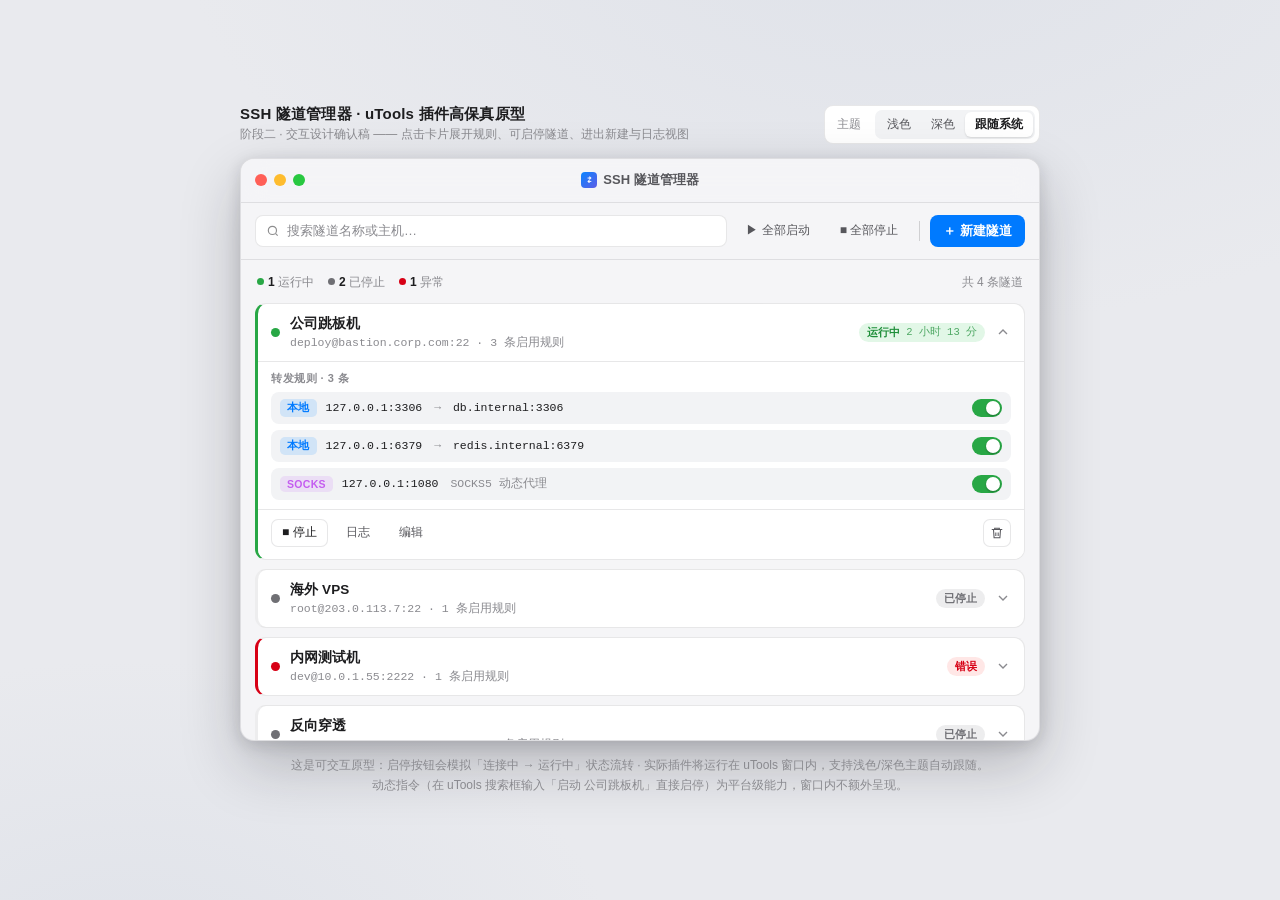
==== docs/ui-prototype.html @ ada3b78f "feat: uTools SSH 隧道管理器 v0.1.0 - 本地(-L)/反向(-R)/动态SOCKS(-D) 转发，一连接多规则、规则独立启停 - 密钥/密码/ssh-agent 三认证；密码加" ====
<!DOCTYPE html>
<html lang="zh-CN">
<head>
<meta charset="utf-8">
<meta name="viewport" content="width=device-width, initial-scale=1">
<title>SSH 隧道管理 · uTools 插件高保真原型</title>
<style>
  /* ============ 主题令牌 ============ */
  :root{
    --bg:#e9eaee;
    --bg-accent:#dfe2e9;
    --win-bg:#f5f5f7;
    --titlebar:rgba(245,245,247,.82);
    --surface:#ffffff;
    --surface-2:#f2f3f5;
    --surface-3:#e9eaed;
    --border:rgba(60,60,67,.12);
    --border-strong:rgba(60,60,67,.2);
    --text:#1d1d1f;
    --text-2:#57575c;
    --text-3:#8a8a8f;
    --accent:#007aff;
    --accent-press:#0064d1;
    --on-accent:#ffffff;
    --green:#28a745; --green-strong:#1f8f3a; --green-bg:rgba(52,199,89,.14);
    --amber:#b96b00; --amber-bg:rgba(255,159,10,.16);
    --red:#d70015;   --red-bg:rgba(255,59,48,.12);
    --grey:#6f6f74;  --grey-bg:rgba(142,142,147,.16);
    --shadow:0 24px 60px rgba(20,22,30,.24), 0 4px 16px rgba(20,22,30,.14);
    --mono:"SF Mono",SFMono-Regular,Menlo,Consolas,"Liberation Mono",monospace;
    --sans:-apple-system,BlinkMacSystemFont,"SF Pro Text","Segoe UI",Roboto,"PingFang SC","Hiragino Sans GB","Microsoft YaHei",sans-serif;
  }
  @media (prefers-color-scheme: dark){
    :root:not([data-theme="light"]){
      --bg:#111114;
      --bg-accent:#17171c;
      --win-bg:#1c1c1e;
      --titlebar:rgba(30,30,33,.82);
      --surface:#262629;
      --surface-2:#2e2e32;
      --surface-3:#3a3a3f;
      --border:rgba(255,255,255,.10);
      --border-strong:rgba(255,255,255,.2);
      --text:#f5f5f7;
      --text-2:#b4b4ba;
      --text-3:#84848a;
      --accent:#0a84ff;
      --accent-press:#3395ff;
      --on-accent:#ffffff;
      --green:#30d158; --green-strong:#30d158; --green-bg:rgba(48,209,88,.16);
      --amber:#ff9f0a; --amber-bg:rgba(255,159,10,.15);
      --red:#ff453a;   --red-bg:rgba(255,69,58,.16);
      --grey:#98989d;  --grey-bg:rgba(152,152,157,.16);
      --shadow:0 24px 60px rgba(0,0,0,.55), 0 4px 16px rgba(0,0,0,.4);
    }
  }
  :root[data-theme="dark"]{
    --bg:#111114;
    --bg-accent:#17171c;
    --win-bg:#1c1c1e;
    --titlebar:rgba(30,30,33,.82);
    --surface:#262629;
    --surface-2:#2e2e32;
    --surface-3:#3a3a3f;
    --border:rgba(255,255,255,.10);
    --border-strong:rgba(255,255,255,.2);
    --text:#f5f5f7;
    --text-2:#b4b4ba;
    --text-3:#84848a;
    --accent:#0a84ff;
    --accent-press:#3395ff;
    --on-accent:#ffffff;
    --green:#30d158; --green-strong:#30d158; --green-bg:rgba(48,209,88,.16);
    --amber:#ff9f0a; --amber-bg:rgba(255,159,10,.15);
    --red:#ff453a;   --red-bg:rgba(255,69,58,.16);
    --grey:#98989d;  --grey-bg:rgba(152,152,157,.16);
    --shadow:0 24px 60px rgba(0,0,0,.55), 0 4px 16px rgba(0,0,0,.4);
  }

  *{box-sizing:border-box;margin:0;padding:0}
  html,body{height:100%}
  body{
    font-family:var(--sans);
    background:
      radial-gradient(1200px 700px at 70% -10%, var(--bg-accent), transparent 60%),
      radial-gradient(900px 600px at 10% 110%, var(--bg-accent), transparent 55%),
      var(--bg);
    color:var(--text);
    -webkit-font-smoothing:antialiased;
    display:flex;align-items:center;justify-content:center;
    padding:32px 20px;min-height:100vh;
    transition:background .3s;
  }
  .stage{width:800px;max-width:100%;display:flex;flex-direction:column;gap:14px}

  /* ============ 原型顶部说明 ============ */
  .stage-head{display:flex;align-items:center;justify-content:space-between;gap:12px;flex-wrap:wrap}
  .stage-title{display:flex;flex-direction:column;gap:2px}
  .stage-title b{font-size:15px;font-weight:650;letter-spacing:.2px}
  .stage-title span{font-size:12px;color:var(--text-3)}
  .proto-controls{display:flex;align-items:center;gap:6px;background:var(--surface);
    border:1px solid var(--border);border-radius:9px;padding:4px}
  .proto-controls .lbl{font-size:12px;color:var(--text-3);padding:0 8px}
  .seg{display:flex;background:var(--surface-2);border-radius:7px;padding:2px}
  .seg button{border:0;background:transparent;color:var(--text-2);font-size:12px;
    padding:4px 10px;border-radius:6px;cursor:pointer;font-family:inherit}
  .seg button.on{background:var(--surface);color:var(--text);box-shadow:0 1px 2px rgba(0,0,0,.12);font-weight:600}

  /* ============ uTools 窗口 ============ */
  .utools-window{
    width:100%;background:var(--win-bg);
    border:1px solid var(--border);
    border-radius:14px;box-shadow:var(--shadow);overflow:hidden;
    display:flex;flex-direction:column;
  }
  .titlebar{
    height:44px;display:flex;align-items:center;gap:8px;padding:0 14px;
    background:var(--titlebar);backdrop-filter:blur(12px);
    border-bottom:1px solid var(--border);position:relative;flex:none;
  }
  .lights{display:flex;gap:7px}
  .lights i{width:12px;height:12px;border-radius:50%;display:block}
  .lights .r{background:#ff5f57}.lights .y{background:#febc2e}.lights .g{background:#28c840}
  .win-title{position:absolute;left:0;right:0;text-align:center;font-size:13px;
    font-weight:600;color:var(--text-2);pointer-events:none;display:flex;align-items:center;
    justify-content:center;gap:6px}
  .win-title .plg-icon{width:16px;height:16px;border-radius:4px;background:linear-gradient(135deg,#0a84ff,#5e5ce6);
    display:inline-flex;align-items:center;justify-content:center;color:#fff;font-size:9px;font-weight:700}

  /* ============ 工具栏 ============ */
  .toolbar{display:flex;align-items:center;gap:8px;padding:12px 14px;border-bottom:1px solid var(--border);flex:none}
  .search{flex:1;display:flex;align-items:center;gap:7px;background:var(--surface);
    border:1px solid var(--border);border-radius:8px;padding:0 10px;height:32px;min-width:120px}
  .search svg{flex:none;opacity:.5}
  .search input{border:0;outline:0;background:transparent;flex:1;font-family:inherit;
    font-size:13px;color:var(--text)}
  .search input::placeholder{color:var(--text-3)}
  .btn{display:inline-flex;align-items:center;gap:5px;border-radius:8px;cursor:pointer;
    font-family:inherit;font-size:13px;font-weight:500;padding:0 12px;height:32px;
    border:1px solid var(--border);background:var(--surface);color:var(--text);
    transition:filter .12s, transform .05s;white-space:nowrap}
  .btn:hover{filter:brightness(.97)}
  .btn:active{transform:scale(.985)}
  .btn.primary{background:var(--accent);border-color:transparent;color:var(--on-accent);font-weight:600}
  .btn.primary:hover{background:var(--accent-press)}
  .btn.ghost{background:transparent;border-color:transparent;color:var(--text-2)}
  .btn.ghost:hover{background:var(--surface-2)}
  .btn.sm{height:28px;padding:0 10px;font-size:12px;border-radius:7px}
  .btn .ic{width:13px;height:13px}
  .divider{width:1px;height:20px;background:var(--border-strong);margin:0 2px}

  /* ============ 面板主体 ============ */
  .panel{height:480px;overflow-y:auto;position:relative}
  .panel::-webkit-scrollbar{width:9px}
  .panel::-webkit-scrollbar-thumb{background:var(--border-strong);border-radius:9px;border:2px solid var(--win-bg)}
  .view{padding:12px 14px 20px}
  .summary{display:flex;gap:14px;padding:2px 2px 12px;font-size:12px;color:var(--text-3);flex-wrap:wrap}
  .summary b{color:var(--text);font-weight:600}
  .summary .dot{display:inline-block;width:7px;height:7px;border-radius:50%;margin-right:4px;vertical-align:1px}

  /* ============ 隧道卡片 ============ */
  .card{background:var(--surface);border:1px solid var(--border);border-radius:11px;
    margin-bottom:9px;overflow:hidden;transition:border-color .15s, box-shadow .15s}
  .card:hover{border-color:var(--border-strong)}
  .card.running{border-left:3px solid var(--green)}
  .card.error{border-left:3px solid var(--red)}
  .card.connecting{border-left:3px solid var(--amber)}
  .card.stopped{border-left:3px solid var(--grey-bg)}
  .card-head{display:flex;align-items:center;gap:10px;padding:11px 13px;cursor:pointer;user-select:none}
  .card-head:hover{background:var(--surface-2)}
  .status-dot{width:9px;height:9px;border-radius:50%;flex:none;background:var(--grey)}
  .running .status-dot{background:var(--green)}
  .error .status-dot{background:var(--red)}
  .connecting .status-dot{background:var(--amber);animation:pulse 1.1s ease-in-out infinite}
  @keyframes pulse{0%,100%{opacity:1;transform:scale(1)}50%{opacity:.45;transform:scale(.8)}}
  .card-id{flex:1;min-width:0}
  .card-name{font-size:13.5px;font-weight:600;letter-spacing:.1px;display:flex;align-items:center;gap:7px}
  .card-sub{font-family:var(--mono);font-size:11.5px;color:var(--text-3);margin-top:2px;
    overflow:hidden;text-overflow:ellipsis;white-space:nowrap}
  .chip{display:inline-flex;align-items:center;gap:4px;font-size:11px;font-weight:600;
    padding:2px 8px;border-radius:20px;flex:none}
  .chip .up{font-weight:500;font-family:var(--mono);font-size:10.5px;opacity:.75;margin-left:2px}
  .chip.running{background:var(--green-bg);color:var(--green-strong)}
  .chip.error{background:var(--red-bg);color:var(--red)}
  .chip.connecting{background:var(--amber-bg);color:var(--amber)}
  .chip.stopped{background:var(--grey-bg);color:var(--grey)}
  .chev{flex:none;width:16px;height:16px;color:var(--text-3);transition:transform .18s}
  .card.open .chev{transform:rotate(180deg)}

  .card-body{display:none;border-top:1px solid var(--border);background:var(--surface)}
  .card.open .card-body{display:block}
  .err-banner{display:flex;align-items:center;gap:7px;margin:10px 13px 0;padding:8px 10px;
    background:var(--red-bg);border-radius:8px;font-size:12px;color:var(--red)}
  .rules{padding:9px 13px 3px}
  .rules-title{font-size:11px;color:var(--text-3);letter-spacing:.5px;margin-bottom:6px;font-weight:600}
  .rule{display:flex;align-items:center;gap:9px;padding:7px 9px;border-radius:8px;
    background:var(--surface-2);margin-bottom:6px;font-family:var(--mono);font-size:11.5px}
  .rule .sw{margin-left:auto}
  .rchip{font-family:var(--sans);font-size:10.5px;font-weight:700;padding:2px 7px;border-radius:5px;flex:none;letter-spacing:.3px}
  .rchip.L{background:rgba(10,132,255,.14);color:var(--accent)}
  .rchip.R{background:rgba(94,92,230,.14);color:#7a78f0}
  .rchip.D{background:rgba(191,90,242,.14);color:#c45cf0}
  .rule .map{color:var(--text);white-space:nowrap;overflow:hidden;text-overflow:ellipsis}
  .rule .map .arr{color:var(--text-3);margin:0 5px}
  .rule.off{opacity:.5}
  .card-foot{display:flex;align-items:center;gap:7px;padding:9px 13px 12px;border-top:1px solid var(--border)}
  .card-foot .spacer{flex:1}
  .icon-btn{width:28px;height:28px;border-radius:7px;border:1px solid var(--border);
    background:var(--surface);color:var(--text-2);cursor:pointer;display:inline-flex;
    align-items:center;justify-content:center;transition:background .12s}
  .icon-btn:hover{background:var(--surface-2)}
  .icon-btn.danger:hover{background:var(--red-bg);color:var(--red)}
  .icon-btn svg{width:14px;height:14px}

  /* 开关 */
  .sw{position:relative;width:30px;height:18px;flex:none;cursor:pointer}
  .sw input{display:none}
  .sw .tr{position:absolute;inset:0;background:var(--surface-3);border-radius:20px;transition:background .15s}
  .sw .kn{position:absolute;top:2px;left:2px;width:14px;height:14px;border-radius:50%;
    background:#fff;box-shadow:0 1px 2px rgba(0,0,0,.3);transition:left .15s}
  .sw input:checked + .tr{background:var(--green)}
  .sw input:checked + .tr + .kn{left:14px}

  /* ============ 空状态 ============ */
  .empty{display:flex;flex-direction:column;align-items:center;justify-content:center;
    padding:60px 20px;color:var(--text-3);text-align:center;gap:10px}
  .empty .big{width:54px;height:54px;border-radius:14px;background:var(--surface-2);
    display:flex;align-items:center;justify-content:center}
  .empty b{color:var(--text);font-size:14px}
  .empty span{font-size:12px;max-width:280px;line-height:1.6}

  /* ============ 表单 ============ */
  .form-head{display:flex;align-items:center;gap:10px;padding-bottom:14px}
  .form-head h2{font-size:16px;font-weight:650;flex:1}
  .field-grid{display:grid;grid-template-columns:1fr 1fr;gap:10px 12px}
  .field{display:flex;flex-direction:column;gap:5px}
  .field.full{grid-column:1/-1}
  .field label{font-size:12px;color:var(--text-2);font-weight:600}
  .field label .req{color:var(--red)}
  .field input,.field select{height:34px;border:1px solid var(--border);border-radius:8px;
    background:var(--surface);color:var(--text);font-family:inherit;font-size:13px;
    padding:0 10px;outline:none;width:100%}
  .field input.mono{font-family:var(--mono);font-size:12.5px}
  .field input:focus,.field select:focus{border-color:var(--accent);box-shadow:0 0 0 3px rgba(0,122,255,.15)}
  .field .hint{font-size:11px;color:var(--text-3)}
  .section{background:var(--surface);border:1px solid var(--border);border-radius:11px;
    padding:14px;margin-bottom:12px}
  .section h3{font-size:12.5px;font-weight:700;letter-spacing:.4px;color:var(--text-2);
    margin-bottom:12px;display:flex;align-items:center;gap:6px}
  .authrow{display:flex;gap:6px;margin-bottom:12px}
  .auth-opt{flex:1;text-align:center;padding:8px 6px;border:1px solid var(--border);
    border-radius:8px;font-size:12.5px;cursor:pointer;color:var(--text-2);background:var(--surface);
    transition:all .12s}
  .auth-opt.on{border-color:var(--accent);background:rgba(0,122,255,.09);color:var(--accent);font-weight:600}
  .keyrow{display:flex;gap:8px}
  .keyrow input{flex:1}

  /* 规则编辑行 */
  .rule-edit{display:grid;grid-template-columns:auto 1fr 1fr auto auto;gap:8px;align-items:center;
    background:var(--surface-2);border-radius:9px;padding:9px;margin-bottom:8px}
  .rule-edit select,.rule-edit input{height:30px;border:1px solid var(--border);border-radius:7px;
    background:var(--surface);color:var(--text);font-family:var(--mono);font-size:12px;padding:0 8px;width:100%}
  .rule-edit .typ{width:88px;font-family:var(--sans)}
  .rule-edit .to{color:var(--text-3);text-align:center;font-size:12px}
  .form-foot{display:flex;justify-content:flex-end;gap:8px;padding-top:4px}

  /* ============ 日志 ============ */
  .log-head{display:flex;align-items:center;gap:10px;padding-bottom:12px}
  .log-head .ttl{flex:1;display:flex;flex-direction:column;gap:2px}
  .log-head b{font-size:14px}
  .log-head span{font-size:11px;color:var(--text-3);font-family:var(--mono)}
  .logbox{background:#0e0f12;color:#c8ccd4;border-radius:10px;padding:12px 14px;
    font-family:var(--mono);font-size:11.5px;line-height:1.7;height:360px;overflow-y:auto;
    border:1px solid var(--border)}
  .logbox::-webkit-scrollbar{width:8px}
  .logbox::-webkit-scrollbar-thumb{background:#3a3d44;border-radius:8px}
  .logbox .ts{color:#5c616c}
  .logbox .ok{color:#4ade80}
  .logbox .warn{color:#fbbf24}
  .logbox .dim{color:#8b909c}

  /* ============ Toast ============ */
  .toast-wrap{position:fixed;left:50%;bottom:30px;transform:translateX(-50%);
    display:flex;flex-direction:column;gap:8px;z-index:50;align-items:center}
  .toast{background:var(--text);color:var(--win-bg);font-size:13px;padding:9px 16px;
    border-radius:9px;box-shadow:0 8px 24px rgba(0,0,0,.3);display:flex;align-items:center;gap:8px;
    animation:rise .25s ease;font-weight:500}
  @keyframes rise{from{opacity:0;transform:translateY(10px)}to{opacity:1;transform:translateY(0)}}
  .toast .tdot{width:7px;height:7px;border-radius:50%}

  .stage-foot{font-size:12px;color:var(--text-3);text-align:center;line-height:1.7}
  .stage-foot kbd{background:var(--surface);border:1px solid var(--border);border-radius:5px;
    padding:1px 6px;font-family:var(--mono);font-size:11px}
  .hidden{display:none!important}
  .spin{display:inline-block;width:11px;height:11px;border:2px solid var(--amber);
    border-top-color:transparent;border-radius:50%;animation:rot .7s linear infinite;vertical-align:-1px}
  @keyframes rot{to{transform:rotate(360deg)}}
</style>
</head>
<body>
<div class="stage">

  <!-- 原型控制（非插件本体） -->
  <div class="stage-head">
    <div class="stage-title">
      <b>SSH 隧道管理器 · uTools 插件高保真原型</b>
      <span>阶段二 · 交互设计确认稿 —— 点击卡片展开规则、可启停隧道、进出新建与日志视图</span>
    </div>
    <div class="proto-controls">
      <span class="lbl">主题</span>
      <div class="seg" id="themeSeg">
        <button data-t="light">浅色</button>
        <button data-t="dark">深色</button>
        <button data-t="" class="on">跟随系统</button>
      </div>
    </div>
  </div>

  <!-- uTools 窗口 -->
  <div class="utools-window">
    <div class="titlebar">
      <div class="lights"><i class="r"></i><i class="y"></i><i class="g"></i></div>
      <div class="win-title"><span class="plg-icon">⇄</span>SSH 隧道管理器</div>
    </div>

    <!-- 工具栏 -->
    <div class="toolbar" id="toolbar">
      <div class="search">
        <svg width="14" height="14" viewBox="0 0 24 24" fill="none" stroke="currentColor" stroke-width="2"><circle cx="11" cy="11" r="7"/><path d="m20 20-3.5-3.5"/></svg>
        <input id="searchInput" placeholder="搜索隧道名称或主机…">
      </div>
      <button class="btn ghost sm" id="btnStartAll" title="启动全部已停止隧道">▶ 全部启动</button>
      <button class="btn ghost sm" id="btnStopAll" title="停止全部运行中隧道">■ 全部停止</button>
      <div class="divider"></div>
      <button class="btn primary" id="btnNew">＋ 新建隧道</button>
    </div>

    <!-- 面板 -->
    <div class="panel">
      <!-- 列表视图 -->
      <div class="view" id="viewList">
        <div class="summary" id="summary"></div>
        <div id="cardList"></div>
        <div class="empty hidden" id="emptyState">
          <div class="big">
            <svg width="26" height="26" viewBox="0 0 24 24" fill="none" stroke="currentColor" stroke-width="1.6"><path d="M7 8h10M7 12h10M7 16h6"/><rect x="3" y="4" width="18" height="16" rx="3"/></svg>
          </div>
          <b>还没有隧道</b>
          <span>点击「＋ 新建隧道」创建第一条 SSH 端口转发，或在 uTools 搜索框输入「新建 SSH 隧道」。</span>
          <button class="btn primary" style="margin-top:6px" onclick="showForm()">＋ 新建隧道</button>
        </div>
      </div>

      <!-- 表单视图 -->
      <div class="view hidden" id="viewForm">
        <div class="form-head">
          <button class="btn ghost sm" onclick="showList()">← 返回</button>
          <h2 id="formTitle">新建隧道</h2>
        </div>

        <div class="section">
          <h3>连接</h3>
          <div class="field-grid">
            <div class="field"><label>隧道名称 <span class="req">*</span></label>
              <input id="f_name" placeholder="例如：公司跳板机"></div>
            <div class="field"><label>主机 <span class="req">*</span></label>
              <input id="f_host" class="mono" placeholder="bastion.corp.com 或 10.0.0.1"></div>
            <div class="field"><label>端口</label>
              <input id="f_port" class="mono" value="22"></div>
            <div class="field"><label>用户名 <span class="req">*</span></label>
              <input id="f_user" class="mono" placeholder="deploy"></div>
          </div>
        </div>

        <div class="section">
          <h3>认证方式</h3>
          <div class="authrow" id="authRow">
            <div class="auth-opt on" data-m="key">密钥文件</div>
            <div class="auth-opt" data-m="password">密码</div>
            <div class="auth-opt" data-m="agent">ssh-agent</div>
          </div>
          <div id="auth_key" class="field full">
            <label>私钥路径</label>
            <div class="keyrow">
              <input id="f_key" class="mono" value="~/.ssh/id_ed25519">
              <button class="btn sm" type="button">浏览…</button>
            </div>
            <div class="hint" style="margin-top:5px">passphrase 将在连接时安全读取并加密暂存，不写入配置文件。</div>
          </div>
          <div id="auth_password" class="field full hidden">
            <label>密码</label>
            <input id="f_pass" type="password" placeholder="••••••••">
            <div class="hint" style="margin-top:5px">密码使用 uTools 加密存储（dbCryptoStorage），不参与云同步。</div>
          </div>
          <div id="auth_agent" class="field full hidden">
            <div class="hint">将使用当前 ssh-agent 中已加载的密钥。<br>检测到 agent：<span style="color:var(--green)">✓ /tmp/launch-XXX/agents（2 个密钥）</span></div>
          </div>
        </div>

        <div class="section">
          <h3>转发规则 <span style="font-weight:400;color:var(--text-3)">（一个隧道可多条）</span></h3>
          <div id="ruleEditor"></div>
          <button class="btn sm" type="button" id="btnAddRule">＋ 添加规则</button>
        </div>

        <div class="section">
          <h3 style="cursor:pointer" onclick="toggleAdv()">高级选项 <span id="advChev" style="font-size:10px">▾</span></h3>
          <div id="advBox" class="hidden">
            <div class="field-grid">
              <div class="field"><label>自动重连</label>
                <label class="sw" style="margin-top:4px"><input type="checkbox" checked><span class="tr"></span><span class="kn"></span></label></div>
              <div class="field"><label>保活间隔（秒）</label><input class="mono" value="30"></div>
              <div class="field"><label>连接超时（秒）</label><input class="mono" value="15"></div>
              <div class="field"><label>主机密钥校验</label>
                <select><option>accept-new（推荐）</option><option>yes</option><option>no</option></select></div>
            </div>
          </div>
        </div>

        <div class="form-foot">
          <button class="btn" onclick="showList()">取消</button>
          <button class="btn primary" id="btnSave">保存隧道</button>
        </div>
      </div>

      <!-- 日志视图 -->
      <div class="view hidden" id="viewLog">
        <div class="log-head">
          <button class="btn ghost sm" onclick="showList()">← 返回</button>
          <div class="ttl"><b id="logName">公司跳板机</b><span id="logPath">~/.utools-ssh-tunnel/logs/tunnel_a1b2.log</span></div>
          <button class="btn sm" onclick="toast('日志已刷新')">刷新</button>
          <button class="btn sm" onclick="toast('日志已清空')">清空</button>
        </div>
        <div class="logbox" id="logBox"></div>
      </div>
    </div>
  </div>

  <div class="stage-foot">
    这是可交互原型：启停按钮会模拟「连接中 → 运行中」状态流转 · 实际插件将运行在 uTools 窗口内，支持浅色/深色主题自动跟随。<br>
    动态指令（在 uTools 搜索框输入「启动 公司跳板机」直接启停）为平台级能力，窗口内不额外呈现。
  </div>
</div>

<div class="toast-wrap" id="toastWrap"></div>

<script>
/* ================= 数据 ================= */
let tunnels = [
  { id:'t1', name:'公司跳板机', host:'bastion.corp.com', port:22, user:'deploy',
    auth:'key', status:'running', uptime:'2 小时 13 分', open:true,
    rules:[
      {t:'L', en:true,  local:'127.0.0.1:3306', remote:'db.internal:3306', tag:'MySQL'},
      {t:'L', en:true,  local:'127.0.0.1:6379', remote:'redis.internal:6379', tag:'Redis'},
      {t:'D', en:true,  local:'127.0.0.1:1080', tag:'SOCKS5'}
    ]},
  { id:'t2', name:'海外 VPS', host:'203.0.113.7', port:22, user:'root',
    auth:'password', status:'stopped', open:false,
    rules:[ {t:'L', en:true, local:'127.0.0.1:8080', remote:'127.0.0.1:8080', tag:'Web'} ]},
  { id:'t3', name:'内网测试机', host:'10.0.1.55', port:2222, user:'dev',
    auth:'password', status:'error', open:false,
    error:'认证失败：密码或密钥不正确（Permission denied）',
    rules:[ {t:'L', en:true, local:'127.0.0.1:5432', remote:'127.0.0.1:5432', tag:'PostgreSQL'} ]},
  { id:'t4', name:'反向穿透', host:'edge.example.net', port:22, user:'tunnel',
    auth:'key', status:'stopped', open:false,
    rules:[ {t:'R', en:true, local:'9000', remote:'127.0.0.1:3000', tag:'暴露本机'} ]}
];

const STATUS = {
  running:{txt:'运行中', cls:'running'},
  connecting:{txt:'连接中', cls:'connecting'},
  stopped:{txt:'已停止', cls:'stopped'},
  error:{txt:'错误', cls:'error'}
};
const TYPE = {L:'本地', R:'反向', D:'SOCKS'};

/* ================= 渲染 ================= */
function esc(s){return String(s).replace(/[&<>"]/g, c=>({'&':'&amp;','<':'&lt;','>':'&gt;','"':'&quot;'}[c]));}

function renderSummary(){
  const c = {running:0, stopped:0, error:0};
  tunnels.forEach(t=>{ if(t.status==='connecting') c.running++; else if(c[t.status]!=null) c[t.status]++; });
  document.getElementById('summary').innerHTML =
    `<span><span class="dot" style="background:var(--green)"></span><b>${c.running}</b> 运行中</span>`+
    `<span><span class="dot" style="background:var(--grey)"></span><b>${c.stopped}</b> 已停止</span>`+
    `<span><span class="dot" style="background:var(--red)"></span><b>${c.error}</b> 异常</span>`+
    `<span style="margin-left:auto">共 ${tunnels.length} 条隧道</span>`;
}

function ruleMap(r){
  if(r.t==='D') return `<span class="map">${esc(r.local)} <span class="arr">SOCKS5 动态代理</span></span>`;
  if(r.t==='R') return `<span class="map">远端 :${esc(r.local)} <span class="arr">→</span> ${esc(r.remote)}</span>`;
  return `<span class="map">${esc(r.local)} <span class="arr">→</span> ${esc(r.remote)}</span>`;
}

function renderCards(){
  const q = document.getElementById('searchInput').value.trim().toLowerCase();
  const list = document.getElementById('cardList');
  const shown = tunnels.filter(t=>!q || t.name.toLowerCase().includes(q) || t.host.toLowerCase().includes(q));
  list.innerHTML = '';
  document.getElementById('emptyState').classList.toggle('hidden', shown.length>0);

  shown.forEach(t=>{
    const st = STATUS[t.status];
    const activeRules = t.rules.filter(r=>r.en).length;
    const el = document.createElement('div');
    el.className = `card ${st.cls} ${t.open?'open':''}`;
    el.dataset.id = t.id;

    let body = '';
    if(t.status==='error' && t.error){
      body += `<div class="err-banner">⚠ ${esc(t.error)}</div>`;
    }
    body += `<div class="rules"><div class="rules-title">转发规则 · ${t.rules.length} 条</div>`;
    t.rules.forEach((r,i)=>{
      body += `<div class="rule ${r.en?'':'off'}">
        <span class="rchip ${r.t}">${TYPE[r.t]}</span>
        ${ruleMap(r)}
        <label class="sw" title="${r.en?'停用':'启用'}该规则">
          <input type="checkbox" ${r.en?'checked':''} onchange="toggleRule('${t.id}',${i},this.checked)">
          <span class="tr"></span><span class="kn"></span>
        </label>
      </div>`;
    });
    body += `</div>`;

    const isRun = t.status==='running';
    const isConn = t.status==='connecting';
    body += `<div class="card-foot">
      ${isConn
        ? `<button class="btn sm" onclick="event.stopPropagation();stopTunnel('${t.id}')"><span class="spin"></span>&nbsp;取消连接</button>`
        : isRun
          ? `<button class="btn sm" onclick="event.stopPropagation();stopTunnel('${t.id}')">■ 停止</button>`
          : `<button class="btn sm primary" onclick="event.stopPropagation();startTunnel('${t.id}')">▶ 启动</button>`}
      <button class="btn sm ghost" onclick="event.stopPropagation();showLog('${t.id}')">日志</button>
      <button class="btn sm ghost" onclick="event.stopPropagation();showForm('${t.id}')">编辑</button>
      <span class="spacer"></span>
      <button class="icon-btn danger" title="删除隧道" onclick="event.stopPropagation();delTunnel('${t.id}')">
        <svg viewBox="0 0 24 24" fill="none" stroke="currentColor" stroke-width="1.8"><path d="M3 6h18M8 6V4h8v2M6 6l1 14h10l1-14M10 11v6M14 11v6"/></svg>
      </button>
    </div>`;

    el.innerHTML = `
      <div class="card-head" onclick="toggleOpen('${t.id}')">
        <span class="status-dot"></span>
        <div class="card-id">
          <div class="card-name">${esc(t.name)}</div>
          <div class="card-sub">${esc(t.user)}@${esc(t.host)}:${t.port} · ${activeRules} 条启用规则</div>
        </div>
        <span class="chip ${st.cls}">${isConn?'<span class="spin"></span>&nbsp;':(isRun?'':'')}${st.txt}${isRun&&t.uptime?`<span class="up">${t.uptime}</span>`:''}</span>
        <svg class="chev" viewBox="0 0 24 24" fill="none" stroke="currentColor" stroke-width="2"><path d="m6 9 6 6 6-6"/></svg>
      </div>
      <div class="card-body">${body}</div>`;
    list.appendChild(el);
  });
  renderSummary();
}

/* ================= 交互 ================= */
function toggleOpen(id){ const t=tunnels.find(x=>x.id===id); t.open=!t.open; renderCards(); }
function toggleRule(id,i,en){ const t=tunnels.find(x=>x.id===id); t.rules[i].en=en; renderCards();
  toast(en?'已启用规则':'已停用规则，重启隧道后生效'); }

function startTunnel(id){
  const t=tunnels.find(x=>x.id===id);
  if(!t.rules.some(r=>r.en)){ toast('该隧道没有启用的转发规则，无法启动'); return; }
  t.status='connecting'; t.open=true; renderCards();
  setTimeout(()=>{ t.status='running'; t.uptime='刚刚'; renderCards(); toast(`已启动「${t.name}」`, 'green'); }, 1400);
}
function stopTunnel(id){
  const t=tunnels.find(x=>x.id===id);
  const wasConn = t.status==='connecting';
  t.status='stopped'; t.uptime=null; renderCards();
  toast(wasConn?`已取消连接「${t.name}」`:`已停止「${t.name}」`);
}
function delTunnel(id){
  const t=tunnels.find(x=>x.id===id);
  tunnels = tunnels.filter(x=>x.id!==id);
  renderCards(); toast(`已删除「${t.name}」`);
}

document.getElementById('btnStartAll').onclick = ()=>{
  const targets = tunnels.filter(t=>t.status==='stopped'||t.status==='error');
  if(!targets.length){ toast('没有可启动的隧道'); return; }
  targets.forEach(t=>startTunnel(t.id));
};
document.getElementById('btnStopAll').onclick = ()=>{
  const targets = tunnels.filter(t=>t.status==='running'||t.status==='connecting');
  if(!targets.length){ toast('没有运行中的隧道'); return; }
  targets.forEach(t=>stopTunnel(t.id));
};
document.getElementById('searchInput').oninput = renderCards;

/* ---- 视图切换 ---- */
function setView(v){
  ['viewList','viewForm','viewLog'].forEach(x=>document.getElementById(x).classList.add('hidden'));
  document.getElementById(v).classList.remove('hidden');
  document.getElementById('toolbar').classList.toggle('hidden', v!=='viewList');
  document.querySelector('.panel').scrollTop = 0;
}
function showList(){ setView('viewList'); renderCards(); }
function showForm(id){
  const t = id ? tunnels.find(x=>x.id===id) : null;
  document.getElementById('formTitle').textContent = t ? `编辑「${t.name}」` : '新建隧道';
  document.getElementById('f_name').value = t? t.name : '';
  document.getElementById('f_host').value = t? t.host : '';
  document.getElementById('f_port').value = t? t.port : 22;
  document.getElementById('f_user').value = t? t.user : '';
  renderRuleEditor(t? t.rules : [{t:'L',en:true,local:'',remote:''}]);
  setView('viewForm');
}
window.showForm = showForm;

/* ---- 规则编辑器 ---- */
let editRules = [];
function renderRuleEditor(rules){
  editRules = rules.map(r=>({...r}));
  drawRules();
}
function drawRules(){
  const box = document.getElementById('ruleEditor'); box.innerHTML='';
  editRules.forEach((r,i)=>{
    const row = document.createElement('div'); row.className='rule-edit';
    const isD = r.t==='D';
    row.innerHTML = `
      <select class="typ" onchange="editRules[${i}].t=this.value;drawRules()">
        <option value="L" ${r.t==='L'?'selected':''}>本地转发</option>
        <option value="R" ${r.t==='R'?'selected':''}>反向转发</option>
        <option value="D" ${r.t==='D'?'selected':''}>动态 SOCKS</option>
      </select>
      <input placeholder="${isD?'SOCKS 端口 如 1080':'本地 127.0.0.1:3306'}" value="${esc(r.local||'')}">
      ${isD?`<input disabled placeholder="（动态代理，无需目标）" style="opacity:.45">`
           :`<input placeholder="${r.t==='R'?'目标 127.0.0.1:3000':'远程 db:3306'}" value="${esc(r.remote||'')}">`}
      <label class="sw" title="启用"><input type="checkbox" ${r.en?'checked':''} onchange="editRules[${i}].en=this.checked"><span class="tr"></span><span class="kn"></span></label>
      <button class="icon-btn danger" title="删除该规则" onclick="editRules.splice(${i},1);drawRules()">
        <svg viewBox="0 0 24 24" fill="none" stroke="currentColor" stroke-width="1.8"><path d="M18 6 6 18M6 6l12 12"/></svg>
      </button>`;
    box.appendChild(row);
  });
}
document.getElementById('btnAddRule').onclick = ()=>{ editRules.push({t:'L',en:true,local:'',remote:''}); drawRules(); };

/* ---- 认证切换 ---- */
document.getElementById('authRow').addEventListener('click', e=>{
  const opt = e.target.closest('.auth-opt'); if(!opt) return;
  document.querySelectorAll('.auth-opt').forEach(o=>o.classList.remove('on'));
  opt.classList.add('on');
  const m = opt.dataset.m;
  document.getElementById('auth_key').classList.toggle('hidden', m!=='key');
  document.getElementById('auth_password').classList.toggle('hidden', m!=='password');
  document.getElementById('auth_agent').classList.toggle('hidden', m!=='agent');
});
function toggleAdv(){ document.getElementById('advBox').classList.toggle('hidden');
  document.getElementById('advChev').textContent = document.getElementById('advBox').classList.contains('hidden')?'▾':'▴'; }
window.toggleAdv = toggleAdv;

document.getElementById('btnSave').onclick = ()=>{
  const name = document.getElementById('f_name').value.trim() || '未命名隧道';
  toast(`已保存「${name}」`, 'green'); showList();
};
document.getElementById('btnNew').onclick = ()=>showForm();

/* ---- 日志 ---- */
function showLog(id){
  const t = tunnels.find(x=>x.id===id);
  document.getElementById('logName').textContent = t.name;
  document.getElementById('logPath').textContent = `~/.utools-ssh-tunnel/logs/${t.id}.log`;
  document.getElementById('logBox').innerHTML =
`<span class="dim">$ ssh -N -T -L 127.0.0.1:3306:db.internal:3306 -L 127.0.0.1:6379:redis.internal:6379 \\
      -D 127.0.0.1:1080 -o ServerAliveInterval=30 deploy@bastion.corp.com</span>
<span class="ts">[10:23:01]</span> OpenSSH_9.6p1, LibreSSL 3.3.6
<span class="ts">[10:23:01]</span> <span class="dim">debug1: Connecting to bastion.corp.com [203.0.113.10] port 22.</span>
<span class="ts">[10:23:01]</span> <span class="dim">debug1: Connection established.</span>
<span class="ts">[10:23:02]</span> <span class="dim">debug1: Offering public key: /Users/you/.ssh/id_ed25519</span>
<span class="ts">[10:23:02]</span> <span class="ok">debug1: Authenticated to bastion.corp.com using "publickey".</span>
<span class="ts">[10:23:02]</span> <span class="ok">Local forwarding listening on 127.0.0.1 port 3306.</span>
<span class="ts">[10:23:02]</span> <span class="ok">Local forwarding listening on 127.0.0.1 port 6379.</span>
<span class="ts">[10:23:02]</span> <span class="ok">Local forwarding listening on 127.0.0.1 port 1080. (SOCKS5)</span>
<span class="ts">[12:36:44]</span> <span class="dim">debug1: client_alive_check: channel 0 keepalive ok</span>`;
  setView('viewLog');
}
window.showLog = showLog;

/* ---- Toast ---- */
function toast(msg, color){
  const el = document.createElement('div'); el.className='toast';
  el.innerHTML = `<span class="tdot" style="background:${color==='green'?'var(--green)':color==='red'?'var(--red)':'var(--accent)'}"></span>${esc(msg)}`;
  document.getElementById('toastWrap').appendChild(el);
  setTimeout(()=>{ el.style.opacity='0'; el.style.transition='opacity .3s'; setTimeout(()=>el.remove(),300); }, 2200);
}
window.toast = toast;

/* ---- 主题 ---- */
document.getElementById('themeSeg').addEventListener('click', e=>{
  const b = e.target.closest('button'); if(!b) return;
  document.querySelectorAll('#themeSeg button').forEach(x=>x.classList.remove('on'));
  b.classList.add('on');
  const t = b.dataset.t;
  if(t) document.documentElement.setAttribute('data-theme', t);
  else document.documentElement.removeAttribute('data-theme');
});

/* ---- 全局函数暴露 ---- */
window.toggleOpen=toggleOpen; window.toggleRule=toggleRule;
window.startTunnel=startTunnel; window.stopTunnel=stopTunnel; window.delTunnel=delTunnel;
window.showList=showList;

renderCards();
</script>
</body>
</html>
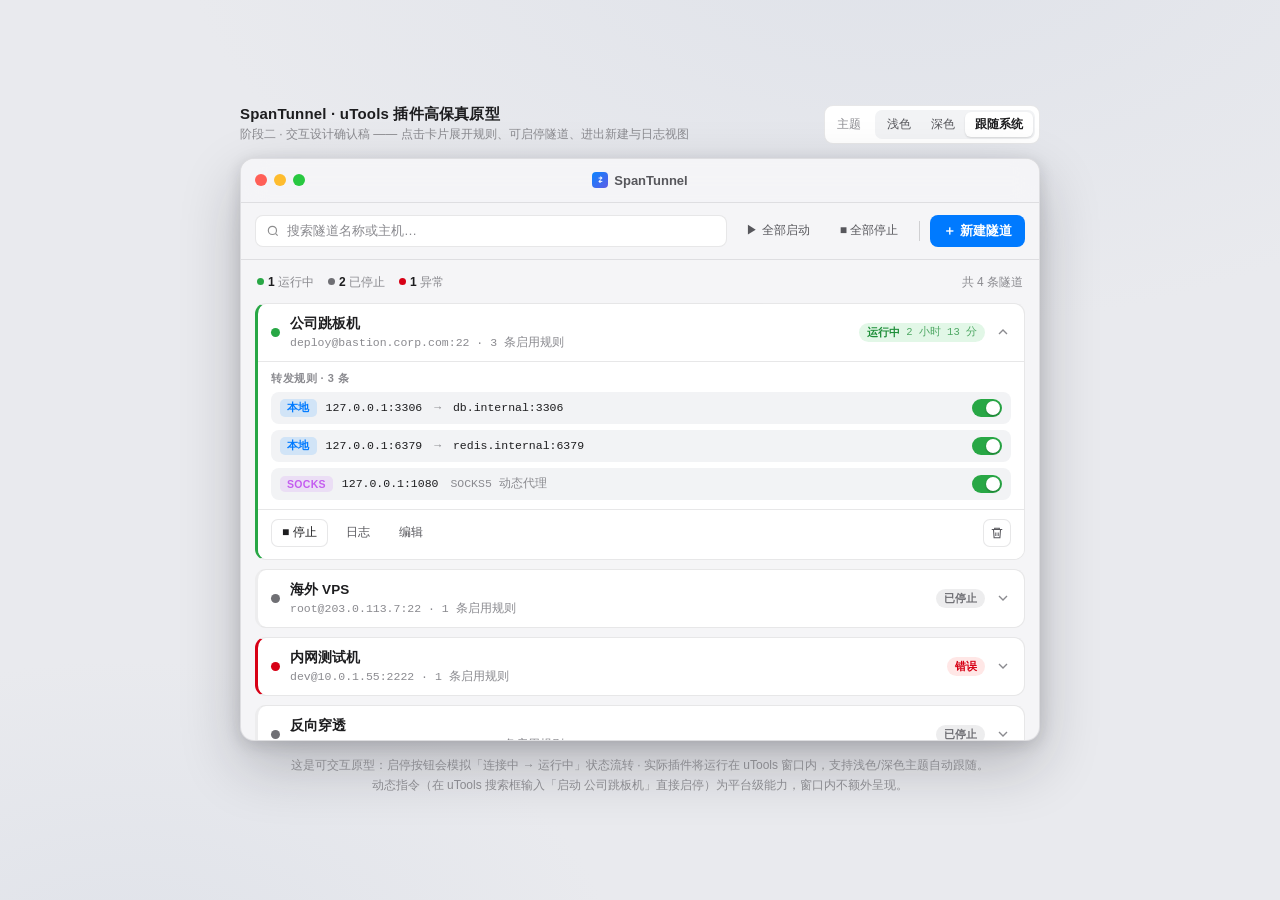
==== commit 2a17cf6d: "feat: 更名为 SpanTunnel + 图标主题自适应 - 插件名改为 SpanTunnel，主指令支持「SpanTunnel」唤起 - 新增自适应图标 logo.svg（内嵌 prefers-" ====
--- a/docs/ui-prototype.html
+++ b/docs/ui-prototype.html
@@ -3,7 +3,7 @@
 <head>
 <meta charset="utf-8">
 <meta name="viewport" content="width=device-width, initial-scale=1">
-<title>SSH 隧道管理 · uTools 插件高保真原型</title>
+<title>SpanTunnel · 高保真原型</title>
 <style>
   /* ============ 主题令牌 ============ */
   :root{
@@ -303,7 +303,7 @@
   <!-- 原型控制（非插件本体） -->
   <div class="stage-head">
     <div class="stage-title">
-      <b>SSH 隧道管理器 · uTools 插件高保真原型</b>
+      <b>SpanTunnel · uTools 插件高保真原型</b>
       <span>阶段二 · 交互设计确认稿 —— 点击卡片展开规则、可启停隧道、进出新建与日志视图</span>
     </div>
     <div class="proto-controls">
@@ -320,7 +320,7 @@
   <div class="utools-window">
     <div class="titlebar">
       <div class="lights"><i class="r"></i><i class="y"></i><i class="g"></i></div>
-      <div class="win-title"><span class="plg-icon">⇄</span>SSH 隧道管理器</div>
+      <div class="win-title"><span class="plg-icon">⇄</span>SpanTunnel</div>
     </div>
 
     <!-- 工具栏 -->
